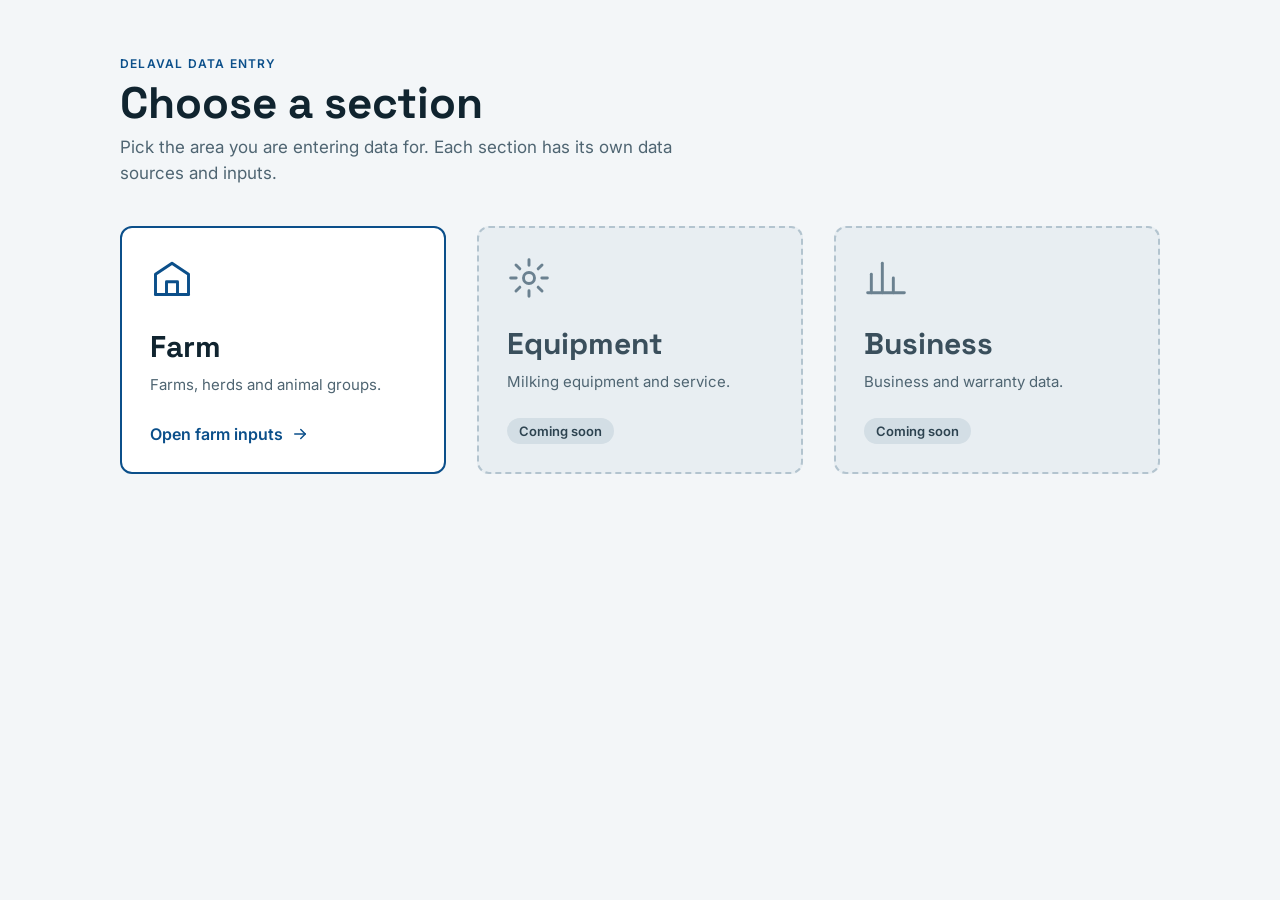
==== index.html @ c2786bf4 "I did the design for our solution, needs JS logic for bridge between front- & back-end" ====
<!DOCTYPE html>
<html lang="en">
<head>
<meta charset="UTF-8">
<meta name="viewport" content="width=device-width, initial-scale=1.0">
<title>DeLaval data entry</title>
<link rel="preconnect" href="https://fonts.googleapis.com">
<link rel="preconnect" href="https://fonts.gstatic.com" crossorigin>
<link rel="stylesheet" href="https://fonts.googleapis.com/css2?family=Inter:wght@400;500;600&family=Space+Grotesk:wght@500;700&display=swap">
<link rel="stylesheet" href="style.css">
</head>
<body>

<div class="page">

  <header class="header">
    <span class="eyebrow">DeLaval data entry</span>
    <h1>Choose a section</h1>
    <p class="subtitle">Pick the area you are entering data for. Each section has its own data sources and inputs.</p>
  </header>

  <div class="cards">

    <a class="card card_active" href="farm.html">
      <div class="card_body">
        <svg class="card_icon" width="44" height="44" viewBox="0 0 24 24" fill="none" stroke="currentColor" stroke-width="1.6" stroke-linecap="round" stroke-linejoin="round" aria-hidden="true"><path d="M3 21V10l9-6 9 6v11"/><path d="M9 21v-7h6v7"/><path d="M3 21h18"/></svg>
        <div class="card_text">
          <span class="card_title">Farm</span>
          <span class="card_desc">Farms, herds and animal groups.</span>
        </div>
        <span class="card_action">Open farm inputs
          <svg width="18" height="18" viewBox="0 0 24 24" fill="none" stroke="currentColor" stroke-width="2" stroke-linecap="round" stroke-linejoin="round" aria-hidden="true"><path d="M5 12h14"/><path d="M13 6l6 6-6 6"/></svg>
        </span>
      </div>
    </a>

    <div class="card card_disabled" aria-disabled="true">
      <div class="card_body">
        <svg class="card_icon" width="44" height="44" viewBox="0 0 24 24" fill="none" stroke="currentColor" stroke-width="1.6" stroke-linecap="round" stroke-linejoin="round" aria-hidden="true"><circle cx="12" cy="12" r="3"/><path d="M12 2v3M12 19v3M2 12h3M19 12h3M4.9 4.9l2.1 2.1M17 17l2.1 2.1M4.9 19.1L7 17M17 7l2.1-2.1"/></svg>
        <div class="card_text">
          <span class="card_title">Equipment</span>
          <span class="card_desc">Milking equipment and service.</span>
        </div>
        <span class="pill">Coming soon</span>
      </div>
    </div>

    <div class="card card_disabled" aria-disabled="true">
      <div class="card_body">
        <svg class="card_icon" width="44" height="44" viewBox="0 0 24 24" fill="none" stroke="currentColor" stroke-width="1.6" stroke-linecap="round" stroke-linejoin="round" aria-hidden="true"><path d="M4 20V10"/><path d="M10 20V4"/><path d="M16 20v-8"/><path d="M2 20h20"/></svg>
        <div class="card_text">
          <span class="card_title">Business</span>
          <span class="card_desc">Business and warranty data.</span>
        </div>
        <span class="pill">Coming soon</span>
      </div>
    </div>

  </div>

</div>

</body>
</html>
---- style.css ----
:root {
  --bg: #F3F6F8;
  --white: #FFFFFF;
  --text: #10242F;
  --text_soft: #4F6572;
  --blue: #0B4F8A;
  --border: #D3DEE5;
  --input_border: #9DB3C1;
  --focus: #7DB3E6;
  --red: #C62828;
  --error_text: #8E2222;
  --error_bg: #FBE5E5;
  --ok_text: #17613B;
  --ok_bg: #E4F4EA;
  --off_bg: #E8EEF2;
  --off_border: #B3C4CF;
  --off_icon: #6B8190;
  --off_title: #3A4F5C;
  --pill_bg: #D3DEE5;
  --pill_text: #2D4350;
}

* {
  margin: 0;
  padding: 0;
}

[hidden] {
  display: none;
}

body {
  background: var(--bg);
  color: var(--text);
  font-family: Inter, system-ui, sans-serif;
  font-size: 16px;

  a:focus-visible,
  button:focus-visible,
  input:focus {
    outline: 3px solid var(--focus);
    outline-offset: 2px;
  }
}

/* ---------- page + header ---------- */
.page {
  width: 90%;
  max-width: 1040px;
  margin: 0 auto;
  padding: 56px 0 72px 0;

  .header {
    display: flex;
    flex-direction: column;
    align-items: flex-start;

    .eyebrow {
      font-size: 12px;
      font-weight: 600;
      letter-spacing: 0.1em;
      text-transform: uppercase;
      color: var(--blue);
      margin-bottom: 8px;
    }

    h1 {
      font-family: 'Space Grotesk', Inter, sans-serif;
      font-weight: 700;
      font-size: 44px;
      line-height: 1.1;
      margin-bottom: 8px;
    }

    .subtitle {
      max-width: 56ch;
      font-size: 17px;
      line-height: 1.5;
      color: var(--text_soft);
    }
  }
}

.page_narrow {
  max-width: 940px;

  .header {
    margin-bottom: 28px;

    h1 {
      font-size: 40px;
    }

    .subtitle {
      font-size: 16px;
      max-width: 62ch;
    }
  }
}

.back_link {
  display: flex;
  flex-direction: row;
  align-items: center;
  min-height: 44px;
  margin-bottom: 8px;
  font-size: 15px;
  font-weight: 600;
  color: var(--blue);
  text-decoration: none;

  svg {
    margin-right: 6px;
  }
}

/* ---------- section cards (index.html) ---------- */
.cards {
  display: flex;
  flex-direction: row;
  justify-content: space-between;
  align-items: stretch;
  margin-top: 40px;

  .card {
    display: flex;
    flex-direction: column;
    width: 31%;
    border-radius: 12px;
    text-decoration: none;

    .card_body {
      display: flex;
      flex-direction: column;
      justify-content: space-between;
      align-items: flex-start;
      flex: 1;
      margin: 28px;

      .card_text {
        display: flex;
        flex-direction: column;
        margin: 24px 0 24px 0;

        .card_title {
          font-family: 'Space Grotesk', Inter, sans-serif;
          font-weight: 700;
          font-size: 30px;
          margin-bottom: 8px;
        }

        .card_desc {
          font-size: 15px;
          line-height: 1.5;
        }
      }
    }
  }

  .card_active {
    background: var(--white);
    border: 2px solid var(--blue);
    color: var(--text);

    .card_icon {
      color: var(--blue);
    }

    .card_desc {
      color: var(--text_soft);
    }

    .card_action {
      display: flex;
      flex-direction: row;
      align-items: center;
      font-size: 16px;
      font-weight: 600;
      color: var(--blue);

      svg {
        margin-left: 8px;
      }
    }
  }

  .card_disabled {
    background: var(--off_bg);
    border: 2px dashed var(--off_border);
    color: var(--text_soft);

    .card_icon {
      color: var(--off_icon);
    }

    .card_title {
      color: var(--off_title);
    }

    .pill {
      padding: 5px 12px;
      font-size: 13px;
      font-weight: 600;
      color: var(--pill_text);
      background: var(--pill_bg);
      border-radius: 999px;
    }
  }
}

/* ---------- data source tabs (farm.html) ---------- */
.tabs {
  display: flex;
  flex-direction: row;
  margin-bottom: 28px;

  .tab {
    display: flex;
    flex-direction: column;
    justify-content: center;
    align-items: flex-start;
    min-height: 56px;
    margin-right: 12px;
    padding: 8px 22px;
    font-family: inherit;
    text-align: left;
    color: var(--blue);
    background: var(--white);
    border: 1px solid var(--blue);
    border-radius: 8px;
    cursor: pointer;

    .tab_name {
      font-size: 16px;
      font-weight: 600;
    }

    .tab_count {
      font-size: 13px;
      margin-top: 2px;
      opacity: 0.85;
    }
  }

  .tab.active {
    color: var(--white);
    background: var(--blue);
  }
}

/* ---------- form card ---------- */
.form_card {
  background: var(--white);
  border: 1px solid var(--border);
  border-radius: 12px;

  .form_inner {
    margin: 28px;

    .form_head {
      display: flex;
      flex-direction: row;
      justify-content: space-between;
      align-items: flex-start;
      margin-bottom: 24px;

      .form_title_box {
        display: flex;
        flex-direction: column;

        h2 {
          font-family: 'Space Grotesk', Inter, sans-serif;
          font-weight: 500;
          font-size: 24px;
          margin-bottom: 4px;
        }

        .form_about {
          font-size: 14px;
          line-height: 1.4;
          color: var(--text_soft);
        }
      }

      .required_note {
        font-size: 14px;
        color: var(--text_soft);
      }
    }
  }
}

.required {
  margin-left: 4px;
  font-weight: 600;
  color: var(--red);
}

.required_note .required {
  margin-left: 0;
  margin-right: 2px;
}

/* ---------- fields ---------- */
.fields {
  display: grid;
  grid-template-columns: 48% 48%;
  justify-content: space-between;

  .field {
    display: flex;
    flex-direction: column;
    margin-bottom: 20px;

    .field_top {
      display: flex;
      flex-direction: row;
      justify-content: space-between;
      align-items: baseline;
      margin-bottom: 6px;

      label {
        font-size: 14px;
        font-weight: 600;
      }

      .field_type {
        font-size: 12px;
        color: var(--text_soft);
      }
    }

    /* width + padding are kept under 100% because box-sizing is not used */
    input {
      width: 92%;
      height: 48px;
      padding: 0 3%;
      font-family: inherit;
      font-size: 16px;
      color: var(--text);
      background: var(--white);
      border: 1px solid var(--input_border);
      border-radius: 8px;
    }

    .field_desc {
      margin-top: 6px;
      font-size: 13px;
      line-height: 1.4;
      color: var(--text_soft);
    }

    .field_error {
      margin-top: 6px;
      font-size: 13px;
      line-height: 1.4;
      color: var(--red);
    }

    .field_error:empty {
      display: none;
    }
  }

  .field.has_error input {
    border-color: var(--red);
  }
}

/* ---------- messages + buttons ---------- */
.message {
  margin-bottom: 20px;
  padding: 12px 14px;
  font-size: 14px;
  line-height: 1.4;
  border-radius: 8px;
}

.message_error {
  color: var(--error_text);
  background: var(--error_bg);
}

.message_ok {
  color: var(--ok_text);
  background: var(--ok_bg);
}

.buttons {
  display: flex;
  flex-direction: row;

  .button {
    min-height: 48px;
    font-family: inherit;
    font-size: 16px;
    border-radius: 8px;
    cursor: pointer;
  }

  .button_primary {
    margin-right: 12px;
    padding: 0 28px;
    font-weight: 600;
    color: var(--white);
    background: var(--blue);
    border: 0;
  }

  .button_secondary {
    padding: 0 24px;
    font-weight: 500;
    color: var(--blue);
    background: var(--white);
    border: 1px solid var(--input_border);
  }
}

/* ---------- phone ---------- */
@media (max-width: 700px) {

  .page {
    padding: 32px 0 48px 0;

    .header h1 {
      font-size: 34px;
    }
  }

  .cards {
    flex-direction: column;

    .card {
      width: 96%;
      margin-bottom: 16px;
    }
  }

  .form_card .form_inner {
    margin: 20px;

    .form_head {
      flex-direction: column;

      .required_note {
        margin-top: 8px;
      }
    }
  }

  .fields {
    grid-template-columns: 100%;
  }

  .buttons {
    flex-direction: column;

    .button_primary {
      margin-right: 0;
      margin-bottom: 12px;
    }
  }
}
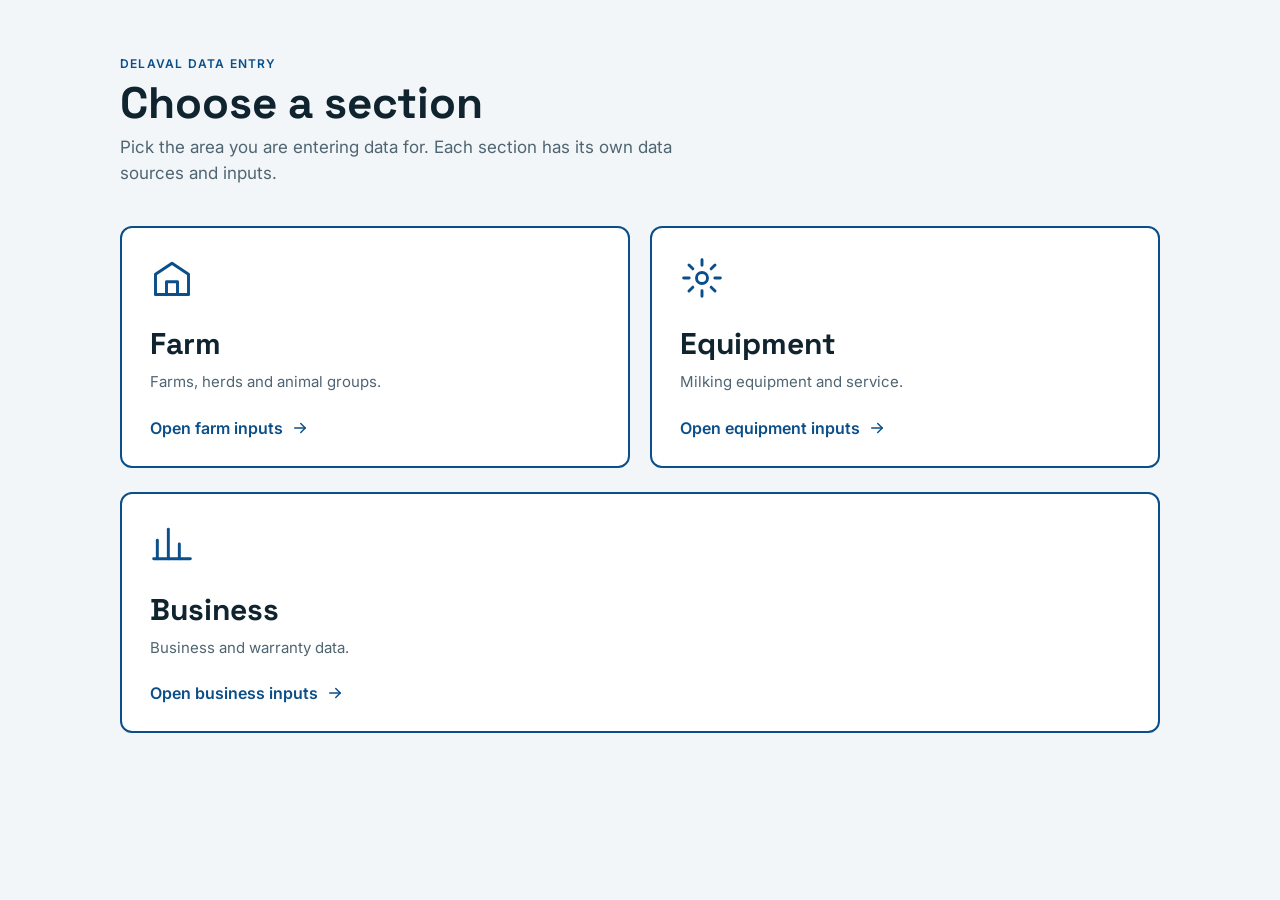
==== commit 0a987a16: "I regret some design choices so now Im fixing it up" ====
--- a/index.html
+++ b/index.html
@@ -21,7 +21,9 @@
 
   <div class="cards">
 
-    <a class="card card_active" href="farm.html">
+    <!-- Farm: the only card that is a link. Equipment and Business look the same but are plain divs.
+         When they are ready, change <div> to <a href="..."> and </div> to </a>. -->
+    <a class="card" href="farm.html">
       <div class="card_body">
         <svg class="card_icon" width="44" height="44" viewBox="0 0 24 24" fill="none" stroke="currentColor" stroke-width="1.6" stroke-linecap="round" stroke-linejoin="round" aria-hidden="true"><path d="M3 21V10l9-6 9 6v11"/><path d="M9 21v-7h6v7"/><path d="M3 21h18"/></svg>
         <div class="card_text">
@@ -34,25 +36,29 @@
       </div>
     </a>
 
-    <div class="card card_disabled" aria-disabled="true">
+    <div class="card">
       <div class="card_body">
         <svg class="card_icon" width="44" height="44" viewBox="0 0 24 24" fill="none" stroke="currentColor" stroke-width="1.6" stroke-linecap="round" stroke-linejoin="round" aria-hidden="true"><circle cx="12" cy="12" r="3"/><path d="M12 2v3M12 19v3M2 12h3M19 12h3M4.9 4.9l2.1 2.1M17 17l2.1 2.1M4.9 19.1L7 17M17 7l2.1-2.1"/></svg>
         <div class="card_text">
           <span class="card_title">Equipment</span>
           <span class="card_desc">Milking equipment and service.</span>
         </div>
-        <span class="pill">Coming soon</span>
+        <span class="card_action">Open equipment inputs
+          <svg width="18" height="18" viewBox="0 0 24 24" fill="none" stroke="currentColor" stroke-width="2" stroke-linecap="round" stroke-linejoin="round" aria-hidden="true"><path d="M5 12h14"/><path d="M13 6l6 6-6 6"/></svg>
+        </span>
       </div>
     </div>
 
-    <div class="card card_disabled" aria-disabled="true">
+    <div class="card">
       <div class="card_body">
         <svg class="card_icon" width="44" height="44" viewBox="0 0 24 24" fill="none" stroke="currentColor" stroke-width="1.6" stroke-linecap="round" stroke-linejoin="round" aria-hidden="true"><path d="M4 20V10"/><path d="M10 20V4"/><path d="M16 20v-8"/><path d="M2 20h20"/></svg>
         <div class="card_text">
           <span class="card_title">Business</span>
           <span class="card_desc">Business and warranty data.</span>
         </div>
-        <span class="pill">Coming soon</span>
+        <span class="card_action">Open business inputs
+          <svg width="18" height="18" viewBox="0 0 24 24" fill="none" stroke="currentColor" stroke-width="2" stroke-linecap="round" stroke-linejoin="round" aria-hidden="true"><path d="M5 12h14"/><path d="M13 6l6 6-6 6"/></svg>
+        </span>
       </div>
     </div>
 
--- a/style.css
+++ b/style.css
@@ -1,3 +1,4 @@
+/* ---------- colors ---------- */
 :root {
   --bg: #F3F6F8;
   --white: #FFFFFF;
@@ -12,14 +13,9 @@
   --error_bg: #FBE5E5;
   --ok_text: #17613B;
   --ok_bg: #E4F4EA;
-  --off_bg: #E8EEF2;
-  --off_border: #B3C4CF;
-  --off_icon: #6B8190;
-  --off_title: #3A4F5C;
-  --pill_bg: #D3DEE5;
-  --pill_text: #2D4350;
-}
-
+}
+
+/* ---------- base ---------- */
 * {
   margin: 0;
   padding: 0;
@@ -114,28 +110,40 @@
   }
 }
 
-/* ---------- section cards (index.html) ---------- */
+/* ---------- section cards (index.html) ----------
+   Two columns: Farm and Equipment on top, Business below over the full width.
+   Grid items stretch, so cards in the same row are the same height. */
 .cards {
-  display: flex;
-  flex-direction: row;
+  display: grid;
+  grid-template-columns: 49% 49%;
   justify-content: space-between;
-  align-items: stretch;
   margin-top: 40px;
 
   .card {
     display: flex;
     flex-direction: column;
-    width: 31%;
+    background: var(--white);
+    border: 2px solid var(--blue);
     border-radius: 12px;
+    color: var(--text);
     text-decoration: none;
+    margin-bottom: 24px;
+
+    &:nth-child(3) {
+      grid-column: 1 / -1;
+    }
 
     .card_body {
       display: flex;
       flex-direction: column;
-      justify-content: space-between;
+      justify-content: flex-start;
       align-items: flex-start;
       flex: 1;
       margin: 28px;
+
+      .card_icon {
+        color: var(--blue);
+      }
 
       .card_text {
         display: flex;
@@ -152,58 +160,24 @@
         .card_desc {
           font-size: 15px;
           line-height: 1.5;
+          color: var(--text_soft);
         }
       }
-    }
-  }
-
-  .card_active {
-    background: var(--white);
-    border: 2px solid var(--blue);
-    color: var(--text);
-
-    .card_icon {
-      color: var(--blue);
-    }
-
-    .card_desc {
-      color: var(--text_soft);
-    }
-
-    .card_action {
-      display: flex;
-      flex-direction: row;
-      align-items: center;
-      font-size: 16px;
-      font-weight: 600;
-      color: var(--blue);
-
-      svg {
-        margin-left: 8px;
-      }
-    }
-  }
-
-  .card_disabled {
-    background: var(--off_bg);
-    border: 2px dashed var(--off_border);
-    color: var(--text_soft);
-
-    .card_icon {
-      color: var(--off_icon);
-    }
-
-    .card_title {
-      color: var(--off_title);
-    }
-
-    .pill {
-      padding: 5px 12px;
-      font-size: 13px;
-      font-weight: 600;
-      color: var(--pill_text);
-      background: var(--pill_bg);
-      border-radius: 999px;
+
+      .card_action {
+        display: flex;
+        flex-direction: row;
+        align-items: center;
+        margin-top: auto;
+        font-size: 16px;
+        font-weight: 600;
+        color: var(--blue);
+
+        svg {
+          margin-left: 8px;
+          flex-shrink: 0;
+        }
+      }
     }
   }
 }
@@ -428,10 +402,9 @@
   }
 
   .cards {
-    flex-direction: column;
+    grid-template-columns: 100%;
 
     .card {
-      width: 96%;
       margin-bottom: 16px;
     }
   }
